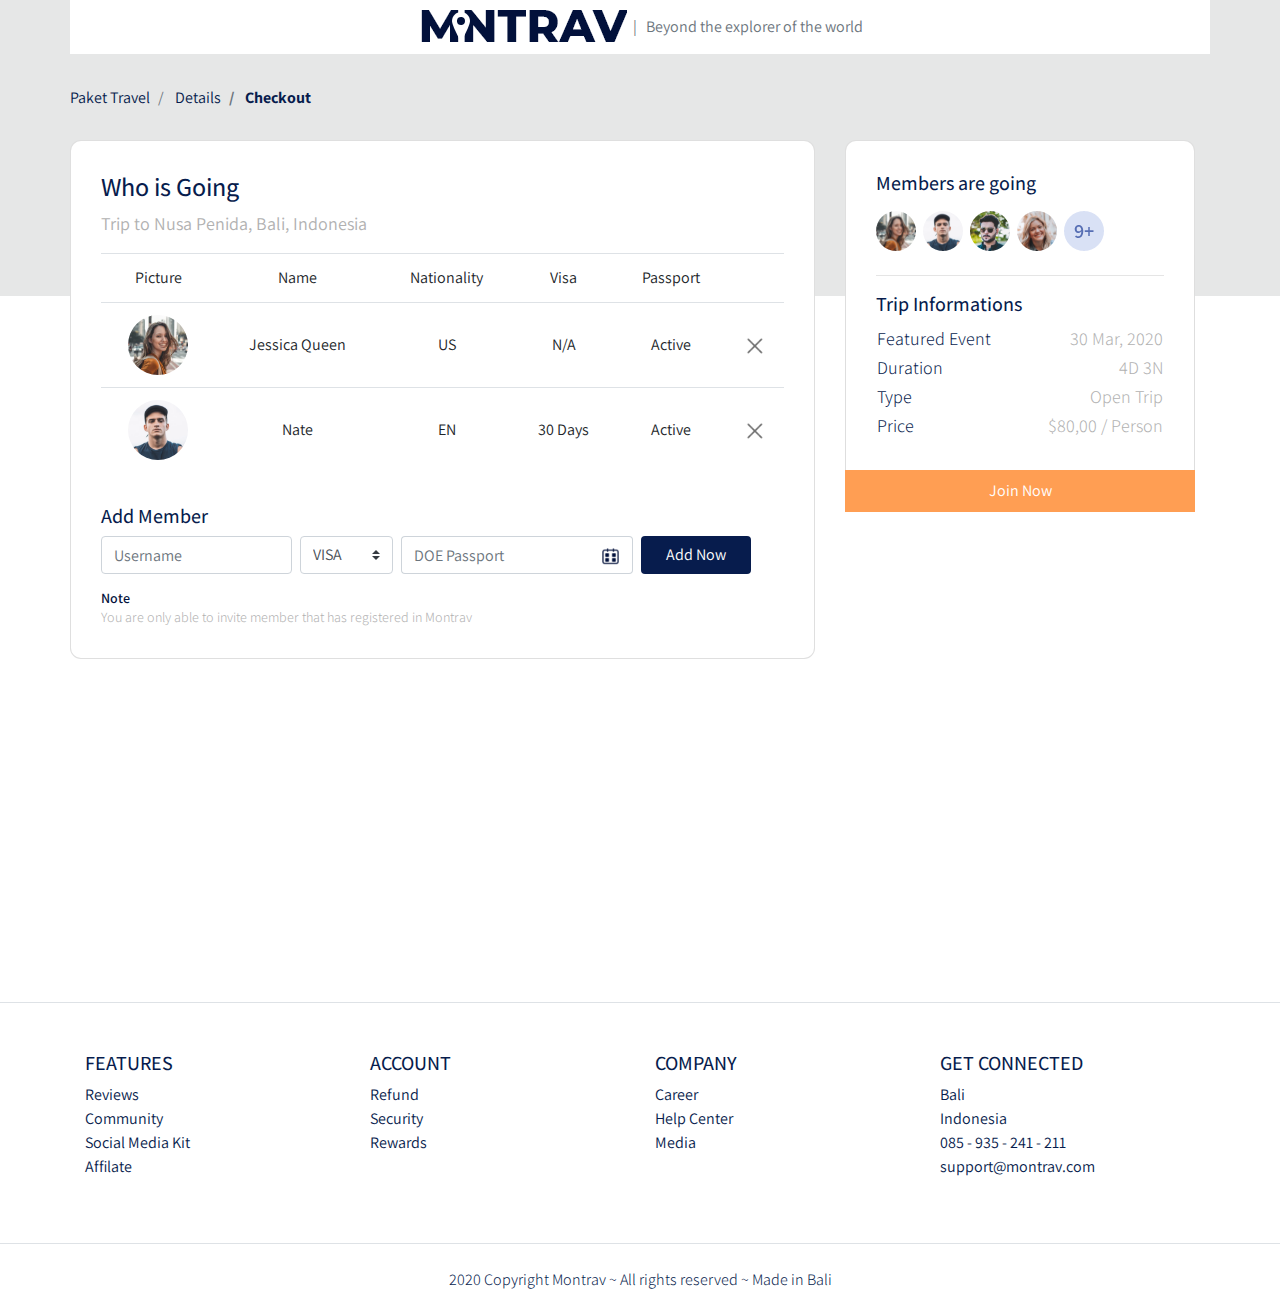
==== checkout.html @ d1bd7b48 "Membuat kerangka page checkout & stylenya" ====
<!DOCTYPE html>
<html lang="en">
  <head>
    <meta charset="utf-8" />
    <meta
      name="viewport"
      content="width=device-width, initial-scale=1, shrink-to-fit=no"
    />
    <link
      rel="stylesheet"
      href="frontend/libraries/bootstrap/css/bootstrap.css"
    />
    <link rel="stylesheet" href="frontend/libraries/xZoom/xzoom.css" />
    <link rel="stylesheet" href="frontend/libraries/gijgo/css/gijgo.min.css" />
    <link
      href="https://fonts.googleapis.com/css?family=Assistant:300,400,600,700,800|Playfair+Display:400,700,800,900&display=swap"
      rel="stylesheet"
    />
    <link rel="stylesheet" href="frontend/styles/main.css" />
    <title>Montrav</title>
  </head>

  <body class="details">
    <!-- Navbar -->
    <div class="section-navbar">
      <div class="container">
        <nav class="row navbar navbar-expand-lg navbar-light bg-white">
          <div class="navbar-nav ml-auto mr-auto mr-sm-auto mr-lg-0 mr-md-auto">
            <a href="index.html" class="navabr-brand">
              <img src="frontend/images/ic_logo.png" alt="" />
            </a>
          </div>
          <ul class="navbar-nav mr-auto d-none d-lg-block">
            <li>
              <span class="text-muted">
                &nbsp; | &nbsp; Beyond the explorer of the world
              </span>
            </li>
          </ul>
        </nav>
      </div>
    </div>

    <main>
      <section class="section-details-header"></section>
      <section class="section-details-content">
        <div class="container">
          <div class="row">
            <div class="col p-0">
              <nav>
                <ol class="breadcrumb">
                  <li class="breadcrumb-item">
                    Paket Travel
                  </li>
                  <li class="breadcrumb-item">
                    Details
                  </li>
                  <li class="breadcrumb-item active">
                    Checkout
                  </li>
                </ol>
              </nav>
            </div>
          </div>
          <div class="row">
            <div class="col-lg-8 pl-lg-0">
              <div class="card card-details">
                <h1>Who is Going</h1>
                <p>Trip to Nusa Penida, Bali, Indonesia</p>
                <div class="attendee">
                  <table class="table table-responsive-sm text-center">
                    <thead>
                      <tr>
                        <td>Picture</td>
                        <td>Name</td>
                        <td>Nationality</td>
                        <td>Visa</td>
                        <td>Passport</td>
                        <td></td>
                      </tr>
                    </thead>
                    <tbody>
                      <tr>
                        <td>
                          <img
                            src="frontend/images/avatar-1.png"
                            height="60px"
                          />
                        </td>
                        <td class="align-middle">Jessica Queen</td>
                        <td class="align-middle">US</td>
                        <td class="align-middle">N/A</td>
                        <td class="align-middle">Active</td>
                        <td class="align-middle">
                          <img src="frontend/images/ic_remove.png" alt="" />
                        </td>
                      </tr>
                      <tr>
                        <td>
                          <img
                            src="frontend/images/avatar-2.png"
                            height="60px"
                          />
                        </td>
                        <td class="align-middle">Nate</td>
                        <td class="align-middle">EN</td>
                        <td class="align-middle">30 Days</td>
                        <td class="align-middle">Active</td>
                        <td class="align-middle">
                          <img src="frontend/images/ic_remove.png" alt="" />
                        </td>
                      </tr>
                    </tbody>
                  </table>
                </div>
                <div class="member mt-3">
                  <h2>Add Member</h2>
                  <form action="" class="form-inline">
                    <label for="inputUsername" class="sr-only">Name</label>
                    <input
                      type="text"
                      name="inputUsername"
                      class="form-control mb-2 mr-sm-2"
                      id="inputUsername"
                      placeholder="Username"
                    />
                    <label for="inputVisa" class="sr-only">Visa</label>
                    <select
                      name="inputVisa"
                      id="inputVisa"
                      class="custom-select mb-2 mr-sm-2"
                    >
                      <option value="VISA" selected>VISA</option>
                      <option value="30 Days">30 Days</option>
                      <option value="N/A">N/A</option>
                    </select>

                    <label for="doePassport" class="sr-only"
                      >DOE Passport</label
                    >
                    <div class="input-group mb-2 mr-sm-2">
                      <input
                        type="text"
                        class="form-control datepicker"
                        id="doePassport"
                        placeholder="DOE Passport"
                      />
                    </div>

                    <button type="submit" class="btn btn-add-now mb-2 px-4">
                      Add Now
                    </button>
                  </form>
                  <h3 class="mt-2 mb-0">Note</h3>
                  <p class="disclaimer mb-0">
                    You are only able to invite member that has registered in
                    Montrav
                  </p>
                </div>
              </div>
            </div>
            <div class="col-lg-4">
              <div class="card card-details card-right">
                <h2>Members are going</h2>
                <div class="members my-2">
                  <img
                    src="/frontend/images/member-1.png"
                    alt=""
                    class="member-img mr-1"
                  />
                  <img
                    src="/frontend/images/member-2.png"
                    alt=""
                    class="member-img mr-1"
                  />
                  <img
                    src="/frontend/images/member-3.png"
                    alt=""
                    class="member-img mr-1"
                  />
                  <img
                    src="/frontend/images/member-4.png"
                    alt=""
                    class="member-img mr-1"
                  />
                  <img
                    src="/frontend/images/member++.png"
                    alt=""
                    class="member-img mr-1"
                  />
                </div>
                <hr />
                <h2>Trip Informations</h2>
                <table class="trip-informations">
                  <tr>
                    <th width="50%">Featured Event</th>
                    <td width="50%" class="text-right">
                      30 Mar, 2020
                    </td>
                  </tr>
                  <tr>
                    <th width="50%">Duration</th>
                    <td width="50%" class="text-right">
                      4D 3N
                    </td>
                  </tr>
                  <tr>
                    <th width="50%">Type</th>
                    <td width="50%" class="text-right">
                      Open Trip
                    </td>
                  </tr>
                  <tr>
                    <th width="50%">Price</th>
                    <td width="50%" class="text-right">
                      $80,00 / Person
                    </td>
                  </tr>
                </table>
              </div>
              <div class="join-container">
                <a href="#" class="btn btn-block btn-join-now mt-3 py-2">
                  Join Now
                </a>
              </div>
            </div>
          </div>
        </div>
      </section>
    </main>

    <!-- Footer -->
    <footer class="section-footer mt-3 mb-4 border-top">
      <div class="container pt-5 pb-5">
        <div class="row justify-content-center">
          <div class="col-12">
            <div class="row">
              <div class="col-12 col-lg-3">
                <h5>FEATURES</h5>
                <ul class="list-unstyled">
                  <li><a href="">Reviews</a></li>
                  <li><a href="">Community</a></li>
                  <li><a href="">Social Media Kit</a></li>
                  <li><a href="">Affilate</a></li>
                </ul>
              </div>
              <div class="col-12 col-lg-3">
                <h5>ACCOUNT</h5>
                <ul class="list-unstyled">
                  <li><a href="">Refund</a></li>
                  <li><a href="">Security</a></li>
                  <li><a href="">Rewards</a></li>
                </ul>
              </div>
              <div class="col-12 col-lg-3">
                <h5>COMPANY</h5>
                <ul class="list-unstyled">
                  <li><a href="">Career</a></li>
                  <li><a href="">Help Center</a></li>
                  <li><a href="">Media</a></li>
                </ul>
              </div>
              <div class="col-12 col-lg-3">
                <h5>GET CONNECTED</h5>
                <ul class="list-unstyled">
                  <li><a href="">Bali</a></li>
                  <li><a href="">Indonesia</a></li>
                  <li><a href="">085 - 935 - 241 - 211</a></li>
                  <li><a href="">support@montrav.com</a></li>
                </ul>
              </div>
            </div>
          </div>
        </div>
      </div>
      <div class="container-fluid">
        <div
          class="row border-top justify-content-center align-items-center pt-4"
        >
          <div class="col-auto copyright">
            2020 Copyright Montrav ~ All rights reserved ~ Made in Bali
          </div>
        </div>
      </div>
    </footer>

    <script src="frontend/libraries/bootstrap/js/jquery-3.4.1.min.js"></script>
    <script src="https://cdn.jsdelivr.net/npm/popper.js@1.16.0/dist/umd/popper.min.js"></script>
    <script src="frontend/libraries/bootstrap/js/bootstrap.js"></script>
    <script src="frontend/libraries/retina/retina.min.js"></script>
    <script src="frontend/libraries/xZoom/xzoom.min.js"></script>
    <script src="frontend/libraries/gijgo/js/gijgo.min.js"></script>
    <script>
      $(document).ready(function() {
        $(".xzoom, .xzoom-gallery").xzoom({
          zoomWidth: 300,
          title: false,
          tint: "#333",
          xoffset: 15
        });

        $(".datepicker").datepicker({
          uiLibrary: "bootstrap4",
          icons: {
            rightIcon: '<img src="frontend/images/Icon_doe.png">'
          }
        });
      });
    </script>
  </body>
</html>
---- frontend/libraries/xZoom/xzoom.css ----
/* Compatibility styles for frameworks like bootstrap, foundation e.t.c */
.xzoom-source img, .xzoom-preview img, .xzoom-lens img {
  display: block;
  max-width: none;
  max-height: none;
  -webkit-transition: none;
  -moz-transition: none;
  -o-transition: none;
  transition: none;
}
/* --------------- */

/* xZoom Styles below */
.xzoom-container { 
  display: inline-block;
}

.xzoom-thumbs {
  text-align: center;
  margin-bottom: 10px;
}

.xzoom { 
  -webkit-box-shadow: 0px 0px 5px 0px rgba(0,0,0,0.5);
  -moz-box-shadow: 0px 0px 5px 0px rgba(0,0,0,0.5);
  box-shadow: 0px 0px 5px 0px rgba(0,0,0,0.5);  
}
.xzoom2, .xzoom3, .xzoom4, .xzoom5 {
  -webkit-box-shadow: 0px 0px 5px 0px rgba(0,0,0,0.5);
  -moz-box-shadow: 0px 0px 5px 0px rgba(0,0,0,0.5);
  box-shadow: 0px 0px 5px 0px rgba(0,0,0,0.5);
}

/* Thumbs */
.xzoom-gallery, .xzoom-gallery2, .xzoom-gallery3, .xzoom-gallery4, .xzoom-gallery5 {
  border: 1px solid #cecece;
  margin-left: 5px;
  margin-bottom: 10px;
}

.xzoom-source, .xzoom-hidden {
  display: block;
  position: static;
  float: none;
  clear: both;
}

/* Everything out of border is hidden */
.xzoom-hidden {
  overflow: hidden;
}

/* Preview */
.xzoom-preview {
  border: 1px solid #888;
  background: #2f4f4f;
  box-shadow: -0px -0px 10px rgba(0,0,0,0.50);
}

/* Lens */
.xzoom-lens {
  border: 1px solid #555;
  box-shadow: -0px -0px 10px rgba(0,0,0,0.50);
  cursor: crosshair;
}

/* Loading */
.xzoom-loading {
  background-position: center center;
  background-repeat: no-repeat;
  border-radius: 100%;
  opacity: .7;
  background: url(../images/xloading.gif);
  width: 48px;
  height: 48px;
}

/* Additional class that applied to thumb when it is active */
.xactive {
  -webkit-box-shadow: 0px 0px 3px 0px rgba(74,169,210,1);
  -moz-box-shadow: 0px 0px 3px 0px rgba(74,169,210,1);
  box-shadow: 0px 0px 3px 0px rgba(74,169,210,1); 
  border: 1px solid #4aaad2;
}

/* Caption */
.xzoom-caption {
  position: absolute;
  bottom: -43px;
  left: 0;
  background: #000;
  width: 100%;
  text-align: left;
}

.xzoom-caption span {
  color: #fff;
  font-family: Arial, sans-serif;
  display: block;
  font-size: 0.75em;
  font-weight: bold;
  padding: 10px;
}
---- frontend/libraries/gijgo/css/gijgo.min.css ----
.gj-button-md,.gj-text-align-center{text-align:center}.gj-button-md,.gj-modal{overflow:hidden;outline:0}.gj-button-md,.gj-button-md-group{position:relative;vertical-align:middle}.gj-button,.gj-button-md,.gj-cursor-pointer{cursor:pointer}.gj-button{background-color:#f5f5f5;border:1px solid #ddd;color:#000;border-radius:3px;padding:6px 10px}.gj-unselectable{-webkit-touch-callout:none;-webkit-user-select:none;-khtml-user-select:none;-moz-user-select:none;-ms-user-select:none;user-select:none}.gj-row{display:-webkit-box;display:-ms-flexbox;display:flex;-ms-flex-wrap:wrap;flex-wrap:wrap}.gj-margin-left-5{margin-left:5px}.gj-margin-left-10{margin-left:10px}.gj-width-full{width:100%}.gj-font-size-16{font-size:16px}.gj-hidden{display:none}.gj-button-md{background:0 0;border:none;border-radius:2px;color:rgba(0,0,0,.87);height:36px;margin:0;min-width:64px;padding:0 16px;display:inline-block;font-family:Roboto,Helvetica,Arial,sans-serif;font-size:1rem;font-weight:500;text-transform:uppercase;letter-spacing:0;will-change:box-shadow;transition:box-shadow .2s cubic-bezier(.4,0,1,1),background-color .2s cubic-bezier(.4,0,.2,1),color .2s cubic-bezier(.4,0,.2,1);text-decoration:none;line-height:36px;-webkit-user-select:none;-moz-user-select:none;-ms-user-select:none;user-select:none}.gj-button-md:hover{background-color:rgba(158,158,158,.2)}.gj-button-md:disabled{color:rgba(0,0,0,.26);background:0 0}.gj-button-md .gj-icon,.gj-button-md .material-icons{vertical-align:middle}.gj-button-md.gj-button-md-icon{width:24px;height:31px;min-width:24px;padding:0;display:table}ul.gj-list-bootstrap li [data-role=image],ul.gj-list-md li [data-role=checkbox],ul.gj-list-md li [data-role=image]{height:24px;width:24px}.gj-button-md.gj-button-md-icon .gj-icon,.gj-button-md.gj-button-md-icon .material-icons{display:table-cell;margin-right:0;width:24px;height:24px}.gj-button-md.active{background-color:rgba(158,158,158,.4)}.gj-button-md-group{display:inline-block}.gj-textbox-md{border:none;border-bottom:1px solid rgba(0,0,0,.42);display:block;font-family:Helvetica,Arial,sans-serif;font-size:16px;line-height:16px;padding:4px 0;margin:0;width:100%;background:0 0;text-align:left;color:rgba(0,0,0,.87)}.gj-textbox-md:active,.gj-textbox-md:focus{border-bottom:2px solid rgba(0,0,0,.42);outline:0}.gj-textbox-md::placeholder{color:#8e8e8e}.gj-textbox-md:-ms-input-placeholder{color:#8e8e8e}.gj-textbox-md::-ms-input-placeholder{color:#8e8e8e}.gj-md-spacer-24{min-width:24px;width:24px;display:inline-block}.gj-md-spacer-32{min-width:32px;width:32px;display:inline-block}.gj-modal{position:fixed;top:0;right:0;bottom:0;left:0;z-index:1203;display:none;-webkit-overflow-scrolling:touch;background-color:rgba(0,0,0,.54118);transition:.2s ease opacity;will-change:opacity}ul.gj-list li [data-role=wrapper]{display:table;width:100%}ul.gj-list li [data-role=checkbox],ul.gj-list li [data-role=image]{display:table-cell;vertical-align:middle;text-align:center}ul.gj-list li [data-role=display]{display:table-cell;vertical-align:middle;cursor:pointer}ul.gj-list li [data-role=display]:empty:before{content:"\200b"}ul.gj-list-bootstrap{padding-left:0;margin-bottom:0}ul.gj-list-bootstrap li{padding:0}ul.gj-list-bootstrap li [data-role=wrapper]{padding:0 10px}ul.gj-list-bootstrap li [data-role=checkbox]{width:24px;padding:3px}ul.gj-list-bootstrap li [data-role=display]{padding:8px 0 8px 4px}.list-group-item.active ul li,.list-group-item.active:focus ul li,.list-group-item.active:hover ul li{text-shadow:none;color:initial}ul.gj-list-md{padding:0;list-style:none;line-height:24px;letter-spacing:0;color:#616161}.gj-picker-md,ul.gj-list-md li{font-family:Roboto,Helvetica,Arial,sans-serif;font-size:16px;font-weight:400;letter-spacing:.04em;line-height:1}ul.gj-list-md li{display:list-item;list-style-type:none;padding:0;min-height:unset;box-sizing:border-box;align-items:center;cursor:default;overflow:hidden;-webkit-flex-direction:row;-ms-flex-direction:row;flex-direction:row;-webkit-flex-wrap:nowrap;-ms-flex-wrap:nowrap;flex-wrap:nowrap}ul.gj-list-md li [data-role=display]{padding:8px 0 8px 5px;order:0;flex-grow:2;text-decoration:none;box-sizing:border-box;align-items:center;text-align:left;color:rgba(0,0,0,.87)}ul.gj-list-md li.disabled>[data-role=wrapper]>[data-role=display]{color:#9E9E9E}.gj-list-md-active{background:#e0e0e0;color:#3f51b5}.gj-picker{position:absolute;z-index:1203;background-color:#fff}.gj-picker .selected{color:#fff}.gj-picker-md{color:rgba(0,0,0,.87);border:1px solid #E0E0E0}.gj-modal .gj-picker-md{border:0}.gj-picker-md [role=header]{color:rgba(255,255,255,.54);display:flex;background:#2196f3;align-items:baseline;user-select:none;justify-content:center}.gj-picker-md [role=footer]{float:right;padding:10px}.gj-picker-md [role=footer] button.gj-button-md{color:#2196f3;font-weight:700;font-size:13px}.gj-picker-bootstrap{border:1px solid #E0E0E0}.gj-picker-bootstrap .selected{color:#888}.gj-picker-bootstrap [role=header]{background:#eee;color:#AAA}@font-face{font-family:gijgo-material;src:url(../fonts/gijgo-material.eot?235541);src:url(../fonts/gijgo-material.eot?235541#iefix) format('embedded-opentype'),url(../fonts/gijgo-material.ttf?235541) format('truetype'),url(../fonts/gijgo-material.woff?235541) format('woff'),url(../fonts/gijgo-material.svg?235541#gijgo-material) format('svg');font-weight:400;font-style:normal}.gj-icon{font-family:gijgo-material!important;font-size:24px;speak:none;font-style:normal;font-weight:400;font-variant:normal;text-transform:none;line-height:1;letter-spacing:0;-webkit-font-feature-settings:"liga";-moz-font-feature-settings:"liga=1";-moz-font-feature-settings:"liga";-ms-font-feature-settings:"liga" 1;font-feature-settings:"liga";-webkit-font-variant-ligatures:discretionary-ligatures;font-variant-ligatures:discretionary-ligatures;-webkit-font-smoothing:antialiased;-moz-osx-font-smoothing:grayscale}.gj-icon.undo:before{content:"\e900"}.gj-icon.vertical-align-top:before{content:"\e901"}.gj-icon.vertical-align-center:before{content:"\e902"}.gj-icon.vertical-align-bottom:before{content:"\e903"}.gj-icon.arrow-dropup:before{content:"\e904"}.gj-icon.clock:before{content:"\e905"}.gj-icon.refresh:before{content:"\e906"}.gj-icon.last-page:before{content:"\e907"}.gj-icon.first-page:before{content:"\e908"}.gj-icon.cancel:before{content:"\e909"}.gj-icon.clear:before{content:"\e90a"}.gj-icon.check-circle:before{content:"\e90b"}.gj-icon.delete:before{content:"\e90c"}.gj-icon.arrow-upward:before{content:"\e90d"}.gj-icon.arrow-forward:before{content:"\e90e"}.gj-icon.arrow-downward:before{content:"\e90f"}.gj-icon.arrow-back:before{content:"\e910"}.gj-icon.list-numbered:before{content:"\e911"}.gj-icon.list-bulleted:before{content:"\e912"}.gj-icon.indent-increase:before{content:"\e913"}.gj-icon.indent-decrease:before{content:"\e914"}.gj-icon.redo:before{content:"\e915"}.gj-icon.align-right:before{content:"\e916"}.gj-icon.align-left:before{content:"\e917"}.gj-icon.align-justify:before{content:"\e918"}.gj-icon.align-center:before{content:"\e919"}.gj-icon.strikethrough:before{content:"\e91a"}.gj-icon.italic:before{content:"\e91b"}.gj-icon.underlined:before{content:"\e91c"}.gj-icon.bold:before{content:"\e91d"}.gj-icon.arrow-dropdown:before{content:"\e91e"}.gj-icon.done:before{content:"\e91f"}.gj-icon.pencil:before{content:"\e920"}.gj-icon.minus:before{content:"\e921"}.gj-icon.plus:before{content:"\e922"}.gj-icon.chevron-up:before{content:"\e923"}.gj-icon.chevron-right:before{content:"\e924"}.gj-icon.chevron-down:before{content:"\e925"}.gj-icon.chevron-left:before{content:"\e926"}.gj-icon.event:before{content:"\e927"}.gj-draggable{cursor:move}.gj-resizable-handle{position:absolute;font-size:.1px;display:block;-ms-touch-action:none;touch-action:none;z-index:1203}.gj-dialog-bootstrap [data-role=title],.gj-dialog-bootstrap4 [data-role=title]{display:inline}.gj-dialog-bootstrap,.gj-dialog-bootstrap4,.gj-dialog-md{z-index:1202;overflow:hidden}.gj-resizable-n{cursor:n-resize;height:7px;width:100%;top:-5px;left:0}.gj-resizable-e{cursor:e-resize;width:7px;right:-5px;top:0;height:100%}.gj-resizable-s{cursor:s-resize;height:7px;width:100%;bottom:-5px;left:0}.gj-resizable-w{cursor:w-resize;width:7px;left:-5px;top:0;height:100%}.gj-resizable-se{cursor:se-resize;width:12px;height:12px;right:1px;bottom:1px}.gj-resizable-sw{cursor:sw-resize;width:9px;height:9px;left:-5px;bottom:-5px}.gj-resizable-nw{cursor:nw-resize;width:9px;height:9px;left:-5px;top:-5px}.gj-resizable-ne{cursor:ne-resize;width:9px;height:9px;right:-5px;top:-5px}.gj-dialog-footer{position:absolute;bottom:0;width:100%;margin-top:0}.gj-dialog-scrollable [data-role=body]{overflow-x:hidden;overflow-y:scroll}.gj-dialog-bootstrap [data-role=close]{line-height:1.42857143}.gj-dialog-bootstrap4 [data-role=close]{line-height:1.5}.gj-dialog-md{background-color:#FFF;border:none;box-shadow:0 11px 15px -7px rgba(0,0,0,.2),0 24px 38px 3px rgba(0,0,0,.14),0 9px 46px 8px rgba(0,0,0,.12);box-sizing:border-box;position:relative;display:-webkit-box;display:-webkit-flex;display:-ms-flexbox;display:flex;-webkit-box-orient:vertical;-webkit-box-direction:normal;-webkit-flex-direction:column;-ms-flex-direction:column;flex-direction:column;-webkit-background-clip:padding-box;background-clip:padding-box;outline:0}.gj-dialog-md-header{padding:24px 24px 0;font-family:Roboto,Helvetica,Arial,sans-serif}.gj-dialog-md-title{margin:0;font-weight:400;display:inline;line-height:28px;font-size:20px}.gj-dialog-md-close{-webkit-appearance:none;padding:0;cursor:pointer;background:0 0;border:0;float:right;line-height:28px;font-size:28px}.gj-dialog-md-body{padding:20px 24px 24px;color:rgba(0,0,0,.54);font-family:Helvetica,Arial,sans-serif;font-size:14px;font-weight:400;line-height:20px}.gj-dialog-md-footer{padding:8px 8px 8px 24px;display:-webkit-flex;display:-ms-flexbox;display:flex;-webkit-flex-direction:row-reverse;-ms-flex-direction:row-reverse;flex-direction:row-reverse;-webkit-flex-wrap:wrap;-ms-flex-wrap:wrap;flex-wrap:wrap;box-sizing:border-box}.gj-dialog-md-footer>:first-child{margin-right:0}.gj-dialog-md-footer>*{margin-right:8px;height:36px}DIV.gj-grid-wrapper{margin:auto;position:relative;clear:both;z-index:1}TABLE.gj-grid{margin:auto;border-collapse:collapse;width:100%;table-layout:fixed}TABLE.gj-grid THEAD TH [data-role=selectAll]{margin:auto}table.gj-grid-bootstrap thead th [data-role=sorticon],table.gj-grid-md thead th [data-role=sorticon]{margin-left:5px}TABLE.gj-grid THEAD TH [data-role=title],TABLE.gj-grid THEAD TH [data-role=sorticon]{display:inline-block}TABLE.gj-grid THEAD TH{overflow:hidden;text-overflow:ellipsis}TABLE.gj-grid.autogrow-header-row THEAD TH{overflow:auto;text-overflow:initial;white-space:pre-wrap;-ms-word-break:break-word;word-break:break-word}TABLE.gj-grid>tbody>tr>td{overflow:hidden;position:relative}table.gj-grid tbody div[data-role=display]{vertical-align:middle;text-indent:0;white-space:pre-wrap;-ms-word-break:break-word;word-break:break-word}table.gj-grid.fixed-body-rows tbody div[data-role=display]{overflow:hidden;text-overflow:ellipsis;white-space:nowrap;-ms-word-break:initial;word-break:initial}table.gj-grid tfoot DIV[data-role=display]{vertical-align:middle;text-indent:0;display:flex}TABLE.gj-grid .fa{padding:2px}TABLE.gj-grid>tbody>tr>td>div{padding:2px;overflow:hidden}DIV.gj-grid-wrapper DIV.gj-grid-loading-cover{background:#BBB;opacity:.5;position:absolute;vertical-align:middle}DIV.gj-grid-wrapper DIV.gj-grid-loading-text{position:absolute;font-weight:700}table.gj-grid-bootstrap thead th{background-color:#f5f5f5;vertical-align:middle}table.gj-grid-bootstrap thead th [data-role=sorticon] i.gj-icon,table.gj-grid-bootstrap thead th [data-role=sorticon] i.material-icons{position:absolute;font-size:20px;top:15px}table.gj-grid-bootstrap tbody tr td div[data-role=display]{padding:0}.gj-grid-bootstrap-4 .gj-checkbox-bootstrap{display:inline-block;padding-top:2px}.gj-grid-bootstrap-4 tbody tr.active{background-color:rgba(0,0,0,.075)}.gj-grid-md{position:relative;border:1px solid #e0e0e0;border-collapse:collapse;white-space:nowrap;font-size:13px;font-family:Roboto,Helvetica,Arial,sans-serif;background-color:#fff}.gj-grid-md td:first-of-type,.gj-grid-md th:first-of-type{padding-left:24px}.gj-grid-md td,.gj-grid-md th{padding:12px 18px;position:relative;box-sizing:border-box}.gj-grid-md th{vertical-align:bottom;font-weight:700;line-height:31px;letter-spacing:0;height:56px;font-size:12px;color:rgba(0,0,0,.54);text-align:right}.gj-grid-md td{height:48px;border-top:1px solid #e0e0e0;border-bottom:1px solid #e0e0e0;text-align:left;color:rgba(0,0,0,.87)}.gj-grid-bootstrap tbody tr.gj-grid-top-border td,.gj-grid-md tbody tr.gj-grid-top-border td{border-top:2px solid #777}.gj-grid-bootstrap tbody tr.gj-grid-bottom-border td,.gj-grid-md tbody tr.gj-grid-bottom-border td{border-bottom:2px solid #777}.gj-grid-md tbody tr{position:relative;height:48px;transition-duration:.28s;transition-timing-function:cubic-bezier(.4,0,.2,1);transition-property:background-color}.gj-grid-md tbody tr:hover{background-color:#EEE}.gj-grid-md tbody tr.gj-grid-md-select{background-color:#F5F5F5}table.gj-grid-md thead th [data-role=sorticon] i.gj-icon,table.gj-grid-md thead th [data-role=sorticon] i.material-icons{position:absolute;font-size:16px;top:19px}table.gj-grid-md thead th.gj-grid-select-all{padding-bottom:3px}@media only all{td.display-1120,td.display-320,td.display-480,td.display-640,td.display-800,td.display-960,th.display-1120,th.display-320,th.display-480,th.display-640,th.display-800,th.display-960{display:none}}@media screen and (min-width:20em){TABLE.gj-grid-bootstrap td.display-320,TABLE.gj-grid-bootstrap th.display-320{display:table-cell}}@media screen and (min-width:30em){TABLE.gj-grid-bootstrap td.display-480,TABLE.gj-grid-bootstrap th.display-480{display:table-cell}}@media screen and (min-width:40em){TABLE.gj-grid-bootstrap td.display-640,TABLE.gj-grid-bootstrap th.display-640{display:table-cell}}@media screen and (min-width:50em){TABLE.gj-grid-bootstrap td.display-800,TABLE.gj-grid-bootstrap th.display-800{display:table-cell}}@media screen and (min-width:60em){TABLE.gj-grid-bootstrap td.display-960,TABLE.gj-grid-bootstrap th.display-960{display:table-cell}}@media screen and (min-width:70em){TABLE.gj-grid-bootstrap td.display-1120,TABLE.gj-grid-bootstrap th.display-1120{display:table-cell}}.gj-grid-md tfoot tr th{padding-right:14px}.gj-grid-md tfoot tr[data-role=pager] .gj-grid-mdl-pager-label{padding-left:5px;padding-right:5px}.gj-grid-md tfoot tr[data-role=pager] .gj-dropdown-md{margin-left:12px}.gj-grid-md tfoot tr[data-role=pager] .gj-dropdown-md [role=presenter]{font-size:12px;font-weight:700;color:rgba(0,0,0,.54)}.gj-grid-md tfoot tr[data-role=pager] .gj-dropdown-md [role=presenter] [role=display]{text-align:right}.gj-grid-md tfoot tr[data-role=pager] .gj-grid-md-limit-select{margin-left:10px;font-size:12px;font-weight:700;color:rgba(0,0,0,.54)}.gj-grid-bootstrap tfoot tr[data-role=pager] th{line-height:30px;background-color:#f5f5f5}.gj-grid-bootstrap tfoot tr[data-role=pager] th>div>button,.gj-grid-bootstrap tfoot tr[data-role=pager] th>div>div{margin-right:5px}.gj-grid-bootstrap-4 tfoot tr[data-role=pager] th>div button{height:34px}.gj-grid-bootstrap-4 tfoot tr[data-role=pager] th div .gj-dropdown-bootstrap-4 .gj-dropdown-expander-mi .gj-icon{top:5px}.gj-grid-bootstrap-3 tfoot tr[data-role=pager] th>div>input{margin-right:5px;width:40px;text-align:right;display:inline-block;font-weight:700}.gj-grid-bootstrap-4 tfoot tr[data-role=pager] th>div>div.input-group{width:40px}.gj-grid-bootstrap-4 tfoot tr[data-role=pager] th>div>div.input-group input{text-align:right;font-weight:700;height:34px;padding-top:2px;padding-bottom:6px}.gj-grid-bootstrap tfoot tr[data-role=pager] th>div>select{display:inline-block;margin-right:5px;width:60px}.gj-grid-bootstrap tfoot tr[data-role=pager] th .gj-dropdown-bootstrap .gj-list-bootstrap [data-role=display]{line-height:14px}.gj-grid-bootstrap tfoot tr[data-role=pager] th .gj-dropdown-bootstrap [role=presenter] [role=display]{font-weight:700}.gj-grid-bootstrap tfoot tr[data-role=pager] th .gj-dropdown-bootstrap-3 [role=presenter]{padding:2px 8px}.gj-grid-bootstrap tfoot tr[data-role=pager] th .gj-dropdown-bootstrap-4 [role=presenter]{padding:1px 8px}.gj-grid thead tr th div.gj-grid-column-resizer-wrapper{position:relative;width:100%;height:0;top:0;left:0;padding:0}span.gj-grid-column-resizer{position:absolute;right:0;width:10px;top:-100px;height:300px;z-index:1203;cursor:e-resize}.gj-grid-resize-cursor{cursor:e-resize}.gj-grid-md tbody tr td.gj-grid-left-border,.gj-grid-md thead tr th.gj-grid-left-border{border-left:3px solid #777}.gj-grid-md tbody tr td.gj-grid-right-border,.gj-grid-md thead tr th.gj-grid-right-border{border-right:3px solid #777}.gj-grid-bootstrap tbody tr td.gj-grid-left-border,.gj-grid-bootstrap thead tr th.gj-grid-left-border{border-left:5px solid #ddd}.gj-grid-bootstrap tbody tr td.gj-grid-right-border,.gj-grid-bootstrap thead tr th.gj-grid-right-border{border-right:5px solid #ddd}.gj-dirty{position:absolute;top:0;left:0;border-style:solid;border-width:3px;border-color:red transparent transparent red;padding:0;overflow:hidden;vertical-align:top}.gj-grid-md tbody tr td.gj-grid-management-column{padding:3px}.gj-grid-md tbody tr td[data-mode=edit]{padding:0 18px}.gj-grid-bootstrap tbody tr td[data-mode=edit],.gj-grid-bootstrap tbody tr td[data-mode=edit] [data-role=edit],.gj-grid-md tbody .gj-dropdown-md [role=presenter] [role=display]{padding:0}.gj-grid-bootstrap-3 tbody tr td.gj-grid-management-column{padding:3px}.gj-grid-bootstrap-3 tbody tr td[data-mode=edit]{height:38px}.gj-grid-bootstrap-3 tbody tr td[data-mode=edit] [data-role=edit] input[type=text]{height:37px;padding:8px}.gj-grid-bootstrap-3 tbody tr td[data-mode=edit] .gj-dropdown-bootstrap [role=presenter]{border:0;border-radius:0;height:37px;padding-left:8px}.gj-grid-bootstrap-3 tbody tr td[data-mode=edit] .gj-datepicker-bootstrap{height:37px}.gj-grid-bootstrap-3 tbody tr td[data-mode=edit] .gj-datepicker-bootstrap [role=input]{height:37px;border:0;border-radius:0}.gj-grid-bootstrap-3 tbody tr td[data-mode=edit] .gj-datepicker-bootstrap [role=right-icon]{border:0;border-radius:0}.gj-grid-bootstrap-3 tbody tr td[data-mode=edit] .gj-checkbox-bootstrap{display:inline-block;padding-top:10px;height:32px}.gj-grid-bootstrap-4 tbody tr td.gj-grid-management-column{padding:6px}.gj-grid-bootstrap-4 tbody tr td[data-mode=edit] [data-role=edit] input[type=text]{height:48px;padding-left:12px}.gj-grid-bootstrap-4 tbody tr td[data-mode=edit] .gj-dropdown-bootstrap [role=presenter]{border:0;border-radius:0;height:48px;padding-left:12px;font-family:-apple-system,system-ui,BlinkMacSystemFont,"Segoe UI",Roboto,"Helvetica Neue",Arial,sans-serif}.gj-grid-bootstrap-4 tbody tr td[data-mode=edit] .gj-dropdown-bootstrap-4 [role=expander].gj-dropdown-expander-mi .gj-icon,.gj-grid-bootstrap-4 tbody tr td[data-mode=edit] .gj-dropdown-bootstrap-4 [role=expander].gj-dropdown-expander-mi .material-icons{top:13px}.gj-grid-bootstrap-4 tbody tr td[data-mode=edit] .gj-datepicker-bootstrap{height:48px}.gj-grid-bootstrap-4 tbody tr td[data-mode=edit] .gj-datepicker-bootstrap [role=input]{height:48px;border:0;border-radius:0}.gj-grid-bootstrap-4 tbody tr td[data-mode=edit] .gj-datepicker-bootstrap [role=right-icon]{background-color:#fff}.gj-grid-bootstrap-4 tbody tr td[data-mode=edit] .gj-datepicker-bootstrap [role=right-icon] button{border:0;border-radius:0;width:43px;position:relative}.gj-grid-bootstrap-4 tbody tr td[data-mode=edit] .gj-datepicker-bootstrap [role=right-icon] .gj-icon,.gj-grid-bootstrap-4 tbody tr td[data-mode=edit] .gj-datepicker-bootstrap [role=right-icon] .material-icons{top:13px;left:10px;font-size:24px}.gj-grid-bootstrap-4 tbody tr td[data-mode=edit] .gj-checkbox-bootstrap{display:inline-block;padding-top:15px;height:42px}.gj-grid-md thead tr[data-role=filter] th{border-top:1px solid #e0e0e0}div.gj-grid-wrapper div.gj-grid-bootstrap-toolbar{background-color:#f5f5f5;padding:8px;font-weight:700;border:1px solid #ddd}div.gj-grid-wrapper div.gj-grid-bootstrap-4-toolbar{background-color:#f5f5f5;padding:12px;font-weight:700;border:1px solid #ddd}div.gj-grid-wrapper div.gj-grid-md-toolbar{font-weight:700;font-size:24px;font-family:Helvetica,Arial,sans-serif;background-color:#fff;border-top:1px solid #e0e0e0;border-left:1px solid #e0e0e0;border-right:1px solid #e0e0e0;border-bottom:0;border-collapse:collapse;padding:0 18px;line-height:56px}.gj-checkbox-bootstrap,.gj-checkbox-md{min-width:0;font-weight:400;text-align:center;position:relative}table.gj-grid-scrollable tbody{overflow-y:auto;overflow-x:hidden;display:block}table.gj-grid-md.gj-grid-scrollable{border-bottom:0}table.gj-grid-md.gj-grid-scrollable tbody{border-right:1px solid #e0e0e0;border-bottom:1px solid #e0e0e0}table.gj-grid-md.gj-grid-scrollable tfoot{border-bottom:1px solid #e0e0e0}table.gj-grid-bootstrap.gj-grid-scrollable{border-bottom:0}table.gj-grid-bootstrap.gj-grid-scrollable tbody{border-right:1px solid #ddd;border-bottom:1px solid #ddd}table.gj-grid-bootstrap.gj-grid-scrollable tbody tr[data-role=row]:first-child td{border-top:0}table.gj-grid-bootstrap.gj-grid-scrollable tbody tr[data-role=row] td:first-child{border-left:0}table.gj-grid-bootstrap.gj-grid-scrollable tbody tr[data-role=row] td:last-child{border-right:0}table.gj-grid-bootstrap.gj-grid-scrollable tfoot{border-bottom:1px solid #ddd}ul.gj-list li [data-role=spacer]{display:table-cell}ul.gj-list li [data-role=expander]{display:table-cell;vertical-align:middle;text-align:center;cursor:pointer}[data-type=tree] ul li [data-role=expander].gj-tree-font-awesome-expander,[data-type=tree] ul li [data-role=expander].gj-tree-glyphicons-expander,[data-type=tree] ul li [data-role=expander].gj-tree-material-icons-expander{width:24px}[data-type=tree] ul li [data-role=expander].gj-tree-glyphicons-expander .glyphicon{top:4px;height:24px}.gj-tree-bootstrap-3 ul.gj-list-bootstrap li{border:0;border-radius:0;color:#333}.gj-tree-bootstrap-3 ul.gj-list-bootstrap li.active{color:#fff}.gj-tree-bootstrap-3 ul.gj-list-bootstrap li.disabled{color:#777;background-color:#eee}.gj-tree-bootstrap-4 ul.gj-list-bootstrap li{border:0;border-radius:0;color:#212529}.gj-tree-bootstrap-4 ul.gj-list-bootstrap li.active{color:#fff}.gj-tree-bootstrap-4 ul.gj-list-bootstrap li.disabled{color:#868e96}.gj-tree-bootstrap-4 ul.gj-list-bootstrap li ul.gj-list-bootstrap{width:100%}.gj-tree-bootstrap-border ul.gj-list-bootstrap li{border:1px solid #ddd}.gj-tree-bootstrap-border ul.gj-list-bootstrap li ul.gj-list-bootstrap li{border-left:0;border-right:0}.gj-tree-bootstrap-border ul.gj-list-bootstrap li:first-child{border-top-left-radius:4px;border-top-right-radius:4px}.gj-tree-bootstrap-border ul.gj-list-bootstrap li:last-child{border-bottom-left-radius:4px;border-bottom-right-radius:4px}.gj-tree-bootstrap-border ul.gj-list-bootstrap li ul.gj-list-bootstrap li:first-child{border-top-left-radius:0;border-top-right-radius:0}.gj-tree-bootstrap-border ul.gj-list-bootstrap li ul.gj-list-bootstrap li:last-child{border-bottom:0;border-bottom-left-radius:0;border-bottom-right-radius:0}ul.gj-list-bootstrap li [data-role=expander].gj-tree-material-icons-expander{padding-top:8px;padding-bottom:4px}.gj-tree-drag-el,.gj-tree-drag-el li{padding:0;margin:0}ul.gj-list-bootstrap li [data-role=expander].gj-tree-material-icons-expander .gj-icon{width:24px;height:24px}ul.gj-list-md li.disabled>[data-role=wrapper]>[data-role=expander]{color:#9E9E9E}.gj-tree-md-border ul.gj-list-md li{border:1px solid #616161;margin-bottom:-1px}.gj-tree-md-border ul.gj-list-md li ul.gj-list-md li{border-left:0;border-right:0}.gj-tree-md-border ul.gj-list-md li ul.gj-list-md li:last-child{border-bottom:0}.gj-tree-drop-above{border-top:1px solid #000}.gj-tree-bootstrap-3 ul.gj-list-bootstrap li [data-role=wrapper].drop-above,.gj-tree-bootstrap-4 ul.gj-list-bootstrap li [data-role=wrapper].drop-above{border-top:2px solid #000}.gj-tree-drop-below{border-bottom:1px solid #000}.gj-tree-bootstrap-3 ul.gj-list-bootstrap li [data-role=wrapper].drop-below,.gj-tree-bootstrap-4 ul.gj-list-bootstrap li [data-role=wrapper].drop-below{border-bottom:2px solid #000}.gj-tree-drag-el{z-index:1203}.gj-tree-drag-el [data-role=wrapper]{cursor:move;display:table}.gj-tree-drag-el [data-role=indicator]{width:14px;padding:0 3px;display:table-cell;vertical-align:middle;text-align:center}.gj-tree-bootstrap-drag-el li.list-group-item{border:0;background:unset}.gj-tree-bootstrap-drag-el [data-role=indicator],.gj-tree-md-drag-el [data-role=indicator]{width:24px;height:24px;padding:0}.gj-checkbox-bootstrap{font-size:0;margin:0;width:18px;height:18px;display:inline}.gj-checkbox-bootstrap input[type=checkbox]{display:none;margin-bottom:-12px}.gj-checkbox-bootstrap span{background:#fff;display:block;content:" ";width:18px;height:18px;line-height:11px;font-size:11px;padding:2px;color:#555;border:1px solid #CCC;border-radius:3px;transition:box-shadow .2s linear,border-color .2s linear;cursor:pointer;margin:auto}.gj-checkbox-bootstrap input[type=checkbox]:focus+span:before{outline:0;box-shadow:0 0 0 0 #66afe9,0 0 6px rgba(102,175,233,.6);border-color:#66afe9}.gj-datepicker-bootstrap :active,.gj-datepicker-bootstrap :focus,.gj-timepicker-bootstrap :active,.gj-timepicker-bootstrap :focus{box-shadow:none}.gj-checkbox-bootstrap input[type=checkbox][disabled]+span{opacity:.6;cursor:not-allowed}.gj-checkbox-bootstrap.gj-checkbox-bootstrap-4 span{line-height:16px;padding:0}.gj-checkbox-bootstrap-4.gj-checkbox-material-icons input[type=checkbox]:checked+span:after,.gj-checkbox-bootstrap-4.gj-checkbox-material-icons input[type=checkbox]:indeterminate+span:after{font-size:16px}.gj-checkbox-md{font-size:0;margin:0;width:16px;height:16px}.gj-checkbox-md input[type=checkbox]{display:none;margin-bottom:-12px}.gj-checkbox-md span{display:inline-block;box-sizing:border-box;width:16px;height:16px;margin:0;cursor:pointer;overflow:hidden;border:2px solid #616161;border-radius:2px;z-index:2}.gj-checkbox-md input[type=checkbox]:checked+span{border:2px solid #536DFE}.gj-checkbox-md input[type=checkbox]:checked+span:after{color:#FFF;background-color:#536DFE;position:absolute;left:1px;top:-15px}.gj-checkbox-md input[type=checkbox]:indeterminate+span{border:2px solid #616161}.gj-checkbox-md input[type=checkbox]:indeterminate+span:after{color:#616161;position:absolute;left:1px;top:-15px}.gj-checkbox-md input[type=checkbox][disabled]+span{border:2px solid #9E9E9E}.gj-editor-md,.gj-editor-md [role=body]{border:1px solid rgba(158,158,158,.2)}.gj-checkbox-md input[type=checkbox][disabled]+span:after{background-color:#9E9E9E}.gj-checkbox-md input[type=checkbox][disabled]:indeterminate+span:after{color:#FFF}.gj-checkbox-material-icons input[type=checkbox]:checked+span:after{content:"\e91f";font-size:14px;font-weight:700;white-space:pre}.gj-checkbox-material-icons input[type=checkbox]:indeterminate+span:after{content:"\e921";font-size:14px;font-weight:700;white-space:pre}.gj-checkbox-glyphicons input[type=checkbox]:checked+span:after{display:inline-block;font-family:'Glyphicons Halflings';content:"\e013 "}.gj-checkbox-glyphicons input[type=checkbox]:indeterminate+span:after{display:inline-block;font-family:'Glyphicons Halflings';content:"\2212 ";padding-right:1px}.gj-checkbox-fontawesome .fa{font-size:14px}.gj-checkbox-bootstrap.gj-checkbox-fontawesome .fa{line-height:18px}.gj-checkbox-fontawesome input[type=checkbox]:checked+span:before{content:"\f00c "}.gj-checkbox-fontawesome input[type=checkbox]:indeterminate+span:before{content:"\f068 "}.gj-editor [role=body]{overflow:auto;outline:transparent solid 0;box-sizing:border-box}.gj-editor-md{padding:7px;font-family:Roboto,Helvetica,Arial,sans-serif;font-size:14px;font-weight:500;letter-spacing:0}.gj-editor-md [role=toolbar]{margin-bottom:7px}.gj-editor-md [role=toolbar] .gj-button-md{min-width:54px;margin-right:5px}.gj-editor-md [role=toolbar] .gj-button-md .gj-icon{width:24px;height:24px}.gj-editor-bootstrap,.gj-editor-bootstrap [role=body]{border:1px solid #eceeef}.gj-editor-md p{margin:0;padding:0}.gj-editor-md blockquote{font-size:14px}.gj-editor-bootstrap{padding:7px}.gj-editor-bootstrap [role=toolbar]{margin-bottom:7px}.gj-editor-bootstrap [role=toolbar] .btn-group{margin-right:10px}.gj-editor-bootstrap [role=toolbar] button{height:36px}.gj-editor-bootstrap p{margin:0;padding:0}.gj-editor-bootstrap blockquote{font-size:14px}.gj-datepicker-md,.gj-dropdown-md [role=presenter]{font-family:Roboto,Helvetica,Arial,sans-serif;font-size:16px;font-weight:400;letter-spacing:.04em}.gj-dropdown{position:relative;border-collapse:separate}.gj-dropdown [role=presenter]{display:table;cursor:pointer;outline:0;position:relative}.gj-dropdown [role=presenter] [role=display]{display:table-cell;text-align:left;width:100%}.gj-dropdown [role=presenter] [role=expander]{display:table-cell;vertical-align:middle;text-align:center;width:24px;height:24px}.gj-dropdown-md [role=presenter]{line-height:1;color:rgba(0,0,0,.87);padding:0;border:0;border-bottom:1px solid rgba(0,0,0,.42);background:0 0}.gj-dropdown-md [role=presenter]:active,.gj-dropdown-md [role=presenter]:focus{border-bottom:2px solid rgba(0,0,0,.42)}.gj-dropdown-md [role=presenter] [role=display]{padding:4px 0;line-height:18px}.gj-dropdown-md [role=presenter] [role=display] .placeholder{color:#8e8e8e}.gj-dropdown-list-md{position:absolute;top:0;left:0;background-color:#f5f5f5;color:#000;margin:0;z-index:1203}.gj-dropdown-list-md li.active,.gj-dropdown-list-md li:hover{background-color:#eee}.gj-dropdown-bootstrap [role=presenter] [role=display]{padding-right:5px}.gj-dropdown-bootstrap [role=presenter] [role=expander]{padding-left:5px}.gj-dropdown-bootstrap [role=presenter] [role=expander].gj-dropdown-expander-mi{width:24px}.gj-dropdown-bootstrap-3 [role=presenter] [role=display]{line-height:20px}.gj-dropdown-bootstrap-3 [role=presenter] [role=display] .placeholder{color:#9999b3}.gj-dropdown-bootstrap-3 [role=presenter] [role=expander]{width:20px;height:20px}.gj-dropdown-bootstrap-3 [role=presenter] [role=expander].gj-dropdown-expander-mi .gj-icon,.gj-dropdown-bootstrap-3 [role=presenter] [role=expander].gj-dropdown-expander-mi .material-icons{top:5px;right:10px;position:absolute}.gj-dropdown-bootstrap-4 [role=presenter]{border:1px solid #ced4da}.gj-dropdown-bootstrap-4 [role=presenter] [role=display]{line-height:24px}.gj-dropdown-bootstrap-4 [role=presenter] [role=expander].gj-dropdown-expander-mi .gj-icon,.gj-dropdown-bootstrap-4 [role=presenter] [role=expander].gj-dropdown-expander-mi .material-icons{top:7px;right:10px;position:absolute}.gj-dropdown-list-bootstrap{position:absolute;top:32px;left:0;margin:0;z-index:1203}.gj-datepicker [role=input]::-ms-clear{display:none}.gj-datepicker [role=right-icon]{cursor:pointer}.gj-picker div[role=navigator]{display:-webkit-box;display:-ms-flexbox;display:flex;-ms-flex-wrap:wrap;flex-wrap:wrap}.gj-picker div[role=navigator] div{cursor:pointer;position:relative;flex-basis:0;-webkit-box-flex:1;-ms-flex-positive:1;flex-grow:1;max-width:100%}.gj-datepicker-md{line-height:1;color:rgba(0,0,0,.87);position:relative}.gj-datepicker-md [role=right-icon]{position:absolute;right:0;top:0;font-size:24px}.gj-datepicker-md.small .gj-textbox-md{font-size:14px}.gj-datepicker-md.small .gj-icon{font-size:22px}.gj-datepicker-md.large .gj-textbox-md{font-size:18px}.gj-datepicker-md.large .gj-icon{font-size:28px}.gj-picker-md.datepicker [role=header]{padding:20px;display:block}.gj-picker-md.datepicker [role=header] [role=year]{font-size:17px;padding-bottom:5px;cursor:pointer}.gj-picker-md.datepicker [role=header] [role=date]{font-size:36px;cursor:pointer}.gj-picker-md div[role=navigator]{height:42px;line-height:42px}.gj-picker div[role=navigator] div[role=period]{width:100%;text-align:center;font-weight:700;font-size:15px}.gj-picker-md div[role=navigator] div:first-child,.gj-picker-md div[role=navigator] div:last-child{max-width:42px}.gj-picker-md div[role=navigator] div i.gj-icon,.gj-picker-md div[role=navigator] div i.material-icons{position:absolute;top:8px}.gj-picker-md div[role=navigator] div:first-child i.gj-icon,.gj-picker-md div[role=navigator] div:first-child i.material-icons{left:10px}.gj-picker-md div[role=navigator] div:last-child i.gj-icon,.gj-picker-md div[role=navigator] div:last-child i.material-icons{right:11px}.gj-picker-md table thead{color:#9E9E9E}.gj-picker-md table tr td div,.gj-picker-md table tr th div{display:block;width:40px;height:40px;line-height:40px;font-size:13px;text-align:center;vertical-align:middle}[type=year].gj-picker-md table tr td div,[type=decade].gj-picker-md table tr td div,[type=century].gj-picker-md table tr td div{width:73px;height:73px;line-height:73px;cursor:pointer}.gj-picker-md table tr td.gj-cursor-pointer div:hover{background:#EEE;border-radius:50%;color:rgba(0,0,0,.87)}.gj-picker-md table tr td.disabled div,.gj-picker-md table tr td.other-month div{color:#BDBDBD}.gj-picker-md table tr td.focused div{background:#E0E0E0;border-radius:50%}.gj-picker-md table tr td.today div{color:#1976D2}.gj-picker-md table tr td.selected.gj-cursor-pointer div{color:#FFF;background:#1976D2;border-radius:50%}.gj-picker-md table tr td.calendar-week div{font-weight:700}.gj-picker-bootstrap{border:1px solid rgba(0,0,0,.15);border-radius:4px;padding:4px}.gj-modal .gj-picker-bootstrap{padding:0}.gj-picker-bootstrap.datepicker [role=header]{padding:10px 20px;display:block}.gj-picker-bootstrap.datepicker [role=header] [role=year]{font-size:15px;cursor:pointer}.gj-picker-bootstrap [role=header] [role=date]{font-size:24px;cursor:pointer}.gj-modal .gj-picker-bootstrap.datepicker [role=body]{padding:15px}.gj-picker-bootstrap div[role=navigator]{height:30px;line-height:30px;text-align:center}.gj-picker-bootstrap div[role=navigator] div:first-child,.gj-picker-bootstrap div[role=navigator] div:last-child{max-width:30px}.gj-picker-bootstrap table tr td div,.gj-picker-bootstrap table tr th div{display:block;width:30px;height:30px;line-height:30px;text-align:center;vertical-align:middle}[type=year].gj-picker-bootstrap table tr td div,[type=decade].gj-picker-bootstrap table tr td div,[type=century].gj-picker-bootstrap table tr td div{width:53px;height:53px;line-height:53px;cursor:pointer}.gj-picker-bootstrap table tr th div i,.gj-picker-bootstrap table tr th div span{line-height:30px}.gj-picker-bootstrap div[role=navigator] .gj-icon,.gj-picker-bootstrap div[role=navigator] .material-icons{margin:3px}.gj-picker-bootstrap table tr td.focused div,.gj-picker-bootstrap table tr td.gj-cursor-pointer div:hover{background:#EEE;border-radius:4px;color:#212529}.gj-picker-bootstrap table tr td.today div{color:#204d74;font-weight:700}.gj-picker-bootstrap table tr td.selected.gj-cursor-pointer div{color:#fff;background-color:#204d74;border-color:#122b40;border-radius:4px}.gj-picker-bootstrap table tr td.disabled div,.gj-picker-bootstrap table tr td.other-month div{color:#777}.gj-datepicker-bootstrap span[role=right-icon].input-group-addon{border-left:0;position:relative;border-radius:0 4px 4px 0}.gj-datepicker-bootstrap span[role=right-icon].input-group-addon .gj-icon,.gj-datepicker-bootstrap span[role=right-icon].input-group-addon .material-icons{position:absolute;top:7px;left:7px}.gj-datepicker-bootstrap [role=right-icon] button{width:38px;position:relative;border:1px solid #ced4da}.gj-datepicker-bootstrap [role=right-icon] button:hover{color:#6c757d;background-color:transparent}.gj-datepicker-bootstrap.input-group-sm [role=right-icon] button{width:30px}.gj-datepicker-bootstrap.input-group-lg [role=right-icon] button{width:48px}.gj-datepicker-bootstrap [role=right-icon] button .gj-icon,.gj-datepicker-bootstrap [role=right-icon] button .material-icons{position:absolute;font-size:21px;top:9px;left:9px}.gj-datepicker-bootstrap.input-group-sm [role=right-icon] button .gj-icon,.gj-datepicker-bootstrap.input-group-sm [role=right-icon] button .material-icons{top:6px;left:6px;font-size:19px}.gj-datepicker-bootstrap.input-group-lg [role=right-icon] button .gj-icon,.gj-datepicker-bootstrap.input-group-lg [role=right-icon] button .material-icons{font-size:27px;top:10px;left:10px}.gj-timepicker [role=input]::-ms-clear{display:none}.gj-timepicker [role=right-icon]{cursor:pointer}.gj-picker.timepicker [role=header]{font-size:58px;padding:20px 0;line-height:58px;display:flex;align-items:baseline;user-select:none;justify-content:center}.gj-picker.timepicker [role=header] div{cursor:pointer;width:66px;text-align:right}.gj-picker [role=header] [role=mode]{position:relative;width:0}.gj-picker [role=header] [role=mode] span{position:absolute;left:7px;line-height:18px;font-size:18px}.gj-picker [role=header] [role=mode] span[role=am]{top:7px}.gj-picker [role=header] [role=mode] span[role=pm]{bottom:7px}.gj-picker [role=body] [role=dial]{width:256px;color:rgba(0,0,0,.87);height:256px;position:relative;background:#eee;border-radius:50%;margin:10px}.gj-picker-md .arrow-begin,.gj-picker-md [role=body] [role=arrow]{background-color:#2196f3}.gj-picker [role=body] [role=hour]{top:calc(50% - 16px);left:calc(50% - 16px);width:32px;height:32px;cursor:pointer;position:absolute;font-size:14px;text-align:center;line-height:32px;user-select:none;pointer-events:none}.gj-colorpicker-md,.gj-timepicker-md{font-family:Roboto,Helvetica,Arial,sans-serif;font-weight:400;letter-spacing:.04em;line-height:1}.gj-picker [role=body] [role=hour].selected{color:rgba(255,255,255,1)}.gj-picker [role=body] [role=arrow]{top:calc(50% - 1px);left:50%;height:2px;position:absolute;pointer-events:none;transform-origin:left center;transition:all 250ms cubic-bezier(.4,0,.2,1);width:calc(50% - 52px)}.gj-picker .arrow-begin{top:-3px;left:-4px;width:8px;height:8px;position:absolute;border-radius:50%}.gj-picker .arrow-end{top:-15px;right:-16px;width:0;height:0;position:absolute;box-sizing:content-box;border-width:16px;border-radius:50%}.gj-timepicker-md{font-size:16px;color:rgba(0,0,0,.87);position:relative}.gj-timepicker-md.small .gj-textbox-md{font-size:14px}.gj-timepicker-md.small .gj-icon{font-size:22px}.gj-timepicker-md.large .gj-textbox-md{font-size:18px}.gj-timepicker-md.large .gj-icon{font-size:28px}.gj-timepicker-md [role=right-icon]{cursor:pointer;position:absolute;right:0;top:0;font-size:24px}.gj-picker-md .arrow-end{border:16px solid #2196f3}.gj-picker-bootstrap .arrow-begin,.gj-picker-bootstrap [role=body] [role=arrow]{background-color:#888}.gj-picker-bootstrap .arrow-end{border:16px solid #888}.gj-timepicker-bootstrap .input-group-addon{border-left:0;position:relative;width:38px;border-radius:0 4px 4px 0}.gj-timepicker-bootstrap.input-group-sm .input-group-addon{width:30px}.gj-timepicker-bootstrap.input-group-lg .input-group-addon{width:46px}.gj-timepicker-bootstrap .input-group-addon .gj-icon,.gj-timepicker-bootstrap .input-group-addon .material-icons{position:absolute;font-size:21px;top:6px;left:8px}.gj-timepicker-bootstrap.input-group-sm .input-group-addon .gj-icon,.gj-timepicker-bootstrap.input-group-sm .input-group-addon .material-icons{font-size:19px;top:5px;left:5px}.gj-timepicker-bootstrap.input-group-lg .input-group-addon .gj-icon,.gj-timepicker-bootstrap.input-group-lg .input-group-addon .material-icons{font-size:27px;top:10px;left:10px}.gj-timepicker-bootstrap [role=right-icon] button{width:38px;position:relative;border:1px solid #ced4da}.gj-timepicker-bootstrap.input-group-sm [role=right-icon] button{width:30px}.gj-timepicker-bootstrap.input-group-lg [role=right-icon] button{width:48px}.gj-timepicker-bootstrap [role=right-icon] button .gj-icon,.gj-timepicker-bootstrap [role=right-icon] button .material-icons{position:absolute;font-size:21px;top:9px;left:9px}.gj-timepicker-bootstrap.input-group-sm [role=right-icon] button .gj-icon,.gj-timepicker-bootstrap.input-group-sm [role=right-icon] button .material-icons{top:6px;left:6px;font-size:19px}.gj-timepicker-bootstrap.input-group-lg [role=right-icon] button .gj-icon,.gj-timepicker-bootstrap.input-group-lg [role=right-icon] button .material-icons{font-size:27px;top:10px;left:10px}.gj-picker.datetimepicker [role=header] [role=date]{padding-bottom:5px;text-align:center;cursor:pointer}.gj-picker [role=switch]{align-items:baseline;user-select:none;position:relative}.gj-picker [role=switch] [role=calendarMode]{position:absolute;bottom:2px;left:0;cursor:pointer}.gj-picker [role=switch] [role=time]{width:100%;text-align:center}.gj-picker [role=switch] [role=time] div{display:inline;cursor:pointer}.gj-picker [role=switch] [role=clockMode]{position:absolute;right:0;bottom:3px;cursor:pointer}.gj-picker-md.datetimepicker [role=header]{font-size:36px;padding:10px 20px;display:block}.gj-picker-md [role=switch]{color:rgba(255,255,255,.54);background:#2196f3;font-size:32px}.gj-picker-bootstrap.datetimepicker [role=header]{font-size:36px;padding:10px 20px;display:block}.gj-picker-bootstrap.datetimepicker [role=header] [role=time]{font-size:22px}.gj-slider{position:relative;padding:8px 6px}.gj-slider [role=track]{width:100%}.gj-slider [role=progress]{position:absolute;z-index:1203}.gj-slider [role=handle]{position:absolute}.gj-slider-md [role=track]{display:-webkit-box;display:-ms-flexbox;display:flex;-webkit-box-orient:vertical;-webkit-box-direction:normal;-ms-flex-direction:column;flex-direction:column;-webkit-box-pack:center;-ms-flex-pack:center;justify-content:center;color:#fff;text-align:center;background-color:#e9ecef;height:2px;background-color:rgba(0,0,0,.26)}.gj-slider-md [role=progress]{display:-webkit-box;display:-ms-flexbox;display:flex;-webkit-box-orient:vertical;-webkit-box-direction:normal;-ms-flex-direction:column;flex-direction:column;-webkit-box-pack:center;-ms-flex-pack:center;justify-content:center;color:#fff;text-align:center;height:2px;background-color:#536DFE;top:8px;left:6px}.gj-slider-md [role=handle]{top:3px;left:0;width:12px;height:12px;background-color:#536DFE;filter:progid:DXImageTransform.Microsoft.gradient(startColorstr='#ff337ab7', endColorstr='#ff2e6da4', GradientType=0);filter:none;-webkit-box-shadow:inset 0 1px 0 rgba(255,255,255,.2),0 1px 2px rgba(0,0,0,.05);box-shadow:inset 0 1px 0 rgba(255,255,255,.2),0 1px 2px rgba(0,0,0,.05);border:0 solid transparent;border-radius:50%;cursor:pointer;z-index:1204}.gj-slider-bootstrap [role=track]{border-radius:4px;height:10px}.gj-slider-bootstrap [role=progress]{height:10px;border-radius:4px;top:8px;left:6px;transition:none}.gj-slider-bootstrap [role=handle]{top:2px;left:0;width:20px;height:20px;filter:progid:DXImageTransform.Microsoft.gradient(startColorstr='#ff337ab7', endColorstr='#ff2e6da4', GradientType=0);filter:none;-webkit-box-shadow:inset 0 1px 0 rgba(255,255,255,.2),0 1px 2px rgba(0,0,0,.05);box-shadow:inset 0 1px 0 rgba(255,255,255,.2),0 1px 2px rgba(0,0,0,.05);border:0 solid transparent;border-radius:50%;cursor:pointer;z-index:1204}.gj-slider-bootstrap-3 [role=handle]{background-color:#337ab7;background-image:-webkit-linear-gradient(top,#337ab7 0,#2e6da4 100%);background-image:-o-linear-gradient(top,#337ab7 0,#2e6da4 100%);background-image:linear-gradient(to bottom,#337ab7 0,#2e6da4 100%);background-repeat:repeat-x}.gj-slider-bootstrap-4 [role=handle]{background-color:#007bff;background-image:-webkit-linear-gradient(top,#007bff 0,#2e6da4 100%);background-image:-o-linear-gradient(top,#007bff 0,#2e6da4 100%);background-image:linear-gradient(to bottom,#007bff 0,#2e6da4 100%);background-repeat:repeat-x}.gj-colorpicker [role=right-icon]{cursor:pointer}.gj-colorpicker-md{font-size:16px;color:rgba(0,0,0,.87);position:relative}.gj-colorpicker-md [role=right-icon]{position:absolute;right:0;top:0;font-size:24px}
---- frontend/styles/main.css ----
body {
  background-color: #fff;
  font-family: "Assistant", sans-serif;
  color: #071c4d;
}

.section-navbar .navbar-brand img {
  height: 40px;
}

.section-navbar .navbar-light .navbar-nav .nav-link {
  color: #071c4d;
}

.section-navbar .navbar-light .navbar-nav .nav-link:hover {
  color: #2a448e !important;
}

.section-navbar .navbar-light .navbar-nav .nav-link.active {
  font-weight: bold;
  color: #071c4d !important;
}

.section-navbar .btn-navbar-right {
  margin-top: -10px !important;
  margin-bottom: -8px !important;
  margin-right: -18px !important;
  height: 70px;
  border-radius: 0;
}

.section-navbar .btn-login {
  background-color: #071c4d;
  color: #ffffff;
}

.section-navbar .btn-login:hover {
  background-color: #1b2d5e;
  color: #ffffff;
}

.index header {
  margin-top: -70px;
  padding: 180px 0 165px;
  background-image: url("../images/header.jpg");
  background-size: cover;
}

.index header h1,
.index header p {
  color: #ffffff;
}

.index header h1 {
  font-family: "Playfair Display", serif;
  font-weight: bold;
  font-size: 50px;
}

.index header p {
  font-size: 24px;
}

.index header .btn-get-started {
  background-color: #ff9e53;
  color: #ffffff;
}

.index header .btn-get-started:hover {
  background-color: #fda562;
  color: #ffffff;
}

.index .section-stats {
  margin-top: -50px;
}

.index .section-stats .stats-details {
  padding-top: 20px;
  background: #ffffff;
  padding-left: 45px;
}

.index .section-stats h2 {
  font-size: 30px;
  margin-bottom: 0;
}

.index .section-stats p {
  font-size: 20px;
  font-weight: lighter;
}

.index .section-popular {
  min-height: 550px;
  background-color: #051334;
  margin-top: -53px;
  margin-bottom: -230px;
}

.index .section-popular .section-popular-heading {
  margin-top: 130px;
  color: #ffffff;
}

.index .section-popular h2 {
  font-weight: bold;
  font-family: "Playfair Display", serif;
  font-size: 40px;
}

.index .section-popular p {
  font-size: 18px;
}

.index .section-popular-content .section-popular-travel .card-travel {
  min-height: 380px;
  padding: 30px;
  color: #ffffff;
  background-color: #e6e7e7;
  background-size: cover;
  margin-bottom: 20px;
}

.index .section-popular-content .section-popular-travel .travel-country {
  font-size: 18px;
  color: #ffffff;
}

.index .section-popular-content .section-popular-travel .travel-location {
  font-size: 24px;
  color: #ffffff;
  font-weight: 600;
}

.index .section-popular-content .section-popular-travel .travel-button .btn-travel-details {
  padding: 10px;
  background-color: #ff9e53;
  color: #ffffff;
}

.index .section-popular-content .section-popular-travel .travel-button .btn-travel-details:hover {
  background-color: #fda562;
  color: #ffffff;
}

.index .section-networks {
  background-color: #ffffff;
  margin-top: -170px;
  padding-top: 240px;
  padding-bottom: 35px;
}

.index .section-networks h2 {
  font-family: "Playfair Display", serif;
  font-weight: bold;
  font-size: 40px;
}

.index .section-networks p {
  font-size: 18px;
}

.index .section-networks img {
  max-width: 100%;
}

.index .section-testimonial-heading {
  background: -webkit-gradient(linear, left top, left bottom, from(#fff), to(#f3f3ff));
  background: linear-gradient(#fff 0%, #f3f3ff 100%);
  min-height: 440px;
}

.index .section-testimonial-heading h2 {
  font-family: "Playfair Display", serif;
  font-weight: bold;
  font-size: 40px;
}

.index .section-testimonial-heading p {
  font-size: 18px;
}

.index .section-testimonial-content {
  margin-top: -280px;
  padding-bottom: 50px;
}

.index .section-testimonial-content .card-testimonial {
  padding: 40px 20px 10px;
  border-radius: 11px;
  margin-bottom: 40px;
}

.index .section-testimonial-content .card-testimonial .testimonial-content {
  min-height: 365px;
}

.index .section-testimonial-content .card-testimonial h3 {
  font-size: 22px;
}

.index .section-testimonial-content .card-testimonial .testimonial {
  font-weight: 200;
  font-size: 26px;
  color: #6e6e6e;
  min-height: 155px;
}

.index .section-testimonial-content .card-testimonial .trip-to {
  font-weight: normal;
  font-size: 22px;
  color: #6e6e6e;
}

.index .section-testimonial-content .card-testimonial hr {
  margin-left: -20px;
  margin-right: -20px;
  color: #e3e3e3;
}

.index .section-testimonial-content .btn-get-started {
  background-color: #ff9e53;
  color: #ffffff;
  font-weight: 600;
  font-size: 20px;
  color: #fff;
}

.index .section-testimonial-content .btn-get-started:hover {
  background-color: #fda562;
  color: #ffffff;
}

.index .section-testimonial-content .btn-need-help {
  background: #efefef;
  font-weight: 300;
  font-size: 20px;
  color: #aeaeae;
}

.index .section-testimonial-content .btn-need-help:hover {
  background-color: #f3f3f3;
  color: #aeaeae;
}

.details .section-details-header {
  min-height: 310px;
  background: #e6e7e7;
  margin-top: -68px;
}

.details .section-details-content {
  min-height: 100vh;
  margin-top: -210px;
}

.details .section-details-content .breadcrumb {
  background-color: transparent;
  padding: 0;
  margin-bottom: 30px;
}

.details .section-details-content .breadcrumb-item.active {
  font-weight: bold;
  color: #071c4d;
}

.details .card-details {
  padding: 30px;
  border-radius: 11px;
}

.details .card-details h1 {
  font-size: 26px;
}

.details .card-details h2 {
  font-size: 20px;
}

.details .card-details p {
  font-size: 18px;
  color: #b1b1b1;
}

.details .card-details .trip-informations th {
  font-weight: 300;
  font-size: 18px;
  color: #071c4d;
}

.details .card-details .trip-informations td {
  font-weight: 300;
  font-size: 18px;
  color: #b1b1b1;
}

.details .card-details h3 {
  font-weight: 600;
  font-size: 14px;
  color: #02113b;
}

.details .card-details .disclaimer {
  font-weight: 300;
  font-size: 14px;
  color: #b1b1b1;
}

.details .card-details .gj-datepicker .datepicker {
  border-right: 0;
}

.details .card-details .gj-datepicker .input-group-append .btn {
  padding-right: 30px;
}

.details .card-details .btn-add-now {
  background-color: #071c4d;
  color: #fff;
}

.details .card-details .btn-add-now:hover {
  background-color: #1b2d5e;
  color: #fff;
}

.details .card-right {
  border-bottom-left-radius: 0;
  border-bottom-right-radius: 0;
  border-bottom: 0;
}

.details .features {
  margin-top: 20px;
}

.details .features h3 {
  font-size: 18px;
  color: #071c4d;
  margin-bottom: 0;
}

.details .features p {
  margin-bottom: 0;
  font-size: 14px;
}

.details .features .description {
  margin-left: 10px;
  overflow: hidden;
  float: left;
}

.details .features .featured-img {
  width: 45px;
  height: 45px;
  float: left;
}

.details .gallery .xzoom-container {
  display: block;
}

.details .gallery .xzoom {
  width: 100%;
  -webkit-box-shadow: none;
          box-shadow: none;
  margin-bottom: 10px;
}

.details .gallery .xactive {
  border: 4px solid #5cbe8c;
  -webkit-box-shadow: none;
          box-shadow: none;
}

.details .gallery .xzoom-gallery {
  width: 128px;
  height: 68px;
}

.member .member-img {
  width: 40px;
  height: 40px;
}

.join-container {
  margin-top: -16px;
}

.btn-join-now {
  background-color: #ff9e53;
  color: #fff;
  border-radius: 0;
}

.btn-join-now:hover {
  background-color: #ffb276;
  color: #fff;
}

.section-footer a {
  color: #071c4d;
}

.section-footer .copyright {
  color: #071c4d;
  font-weight: 300;
}
/*# sourceMappingURL=main.css.map */
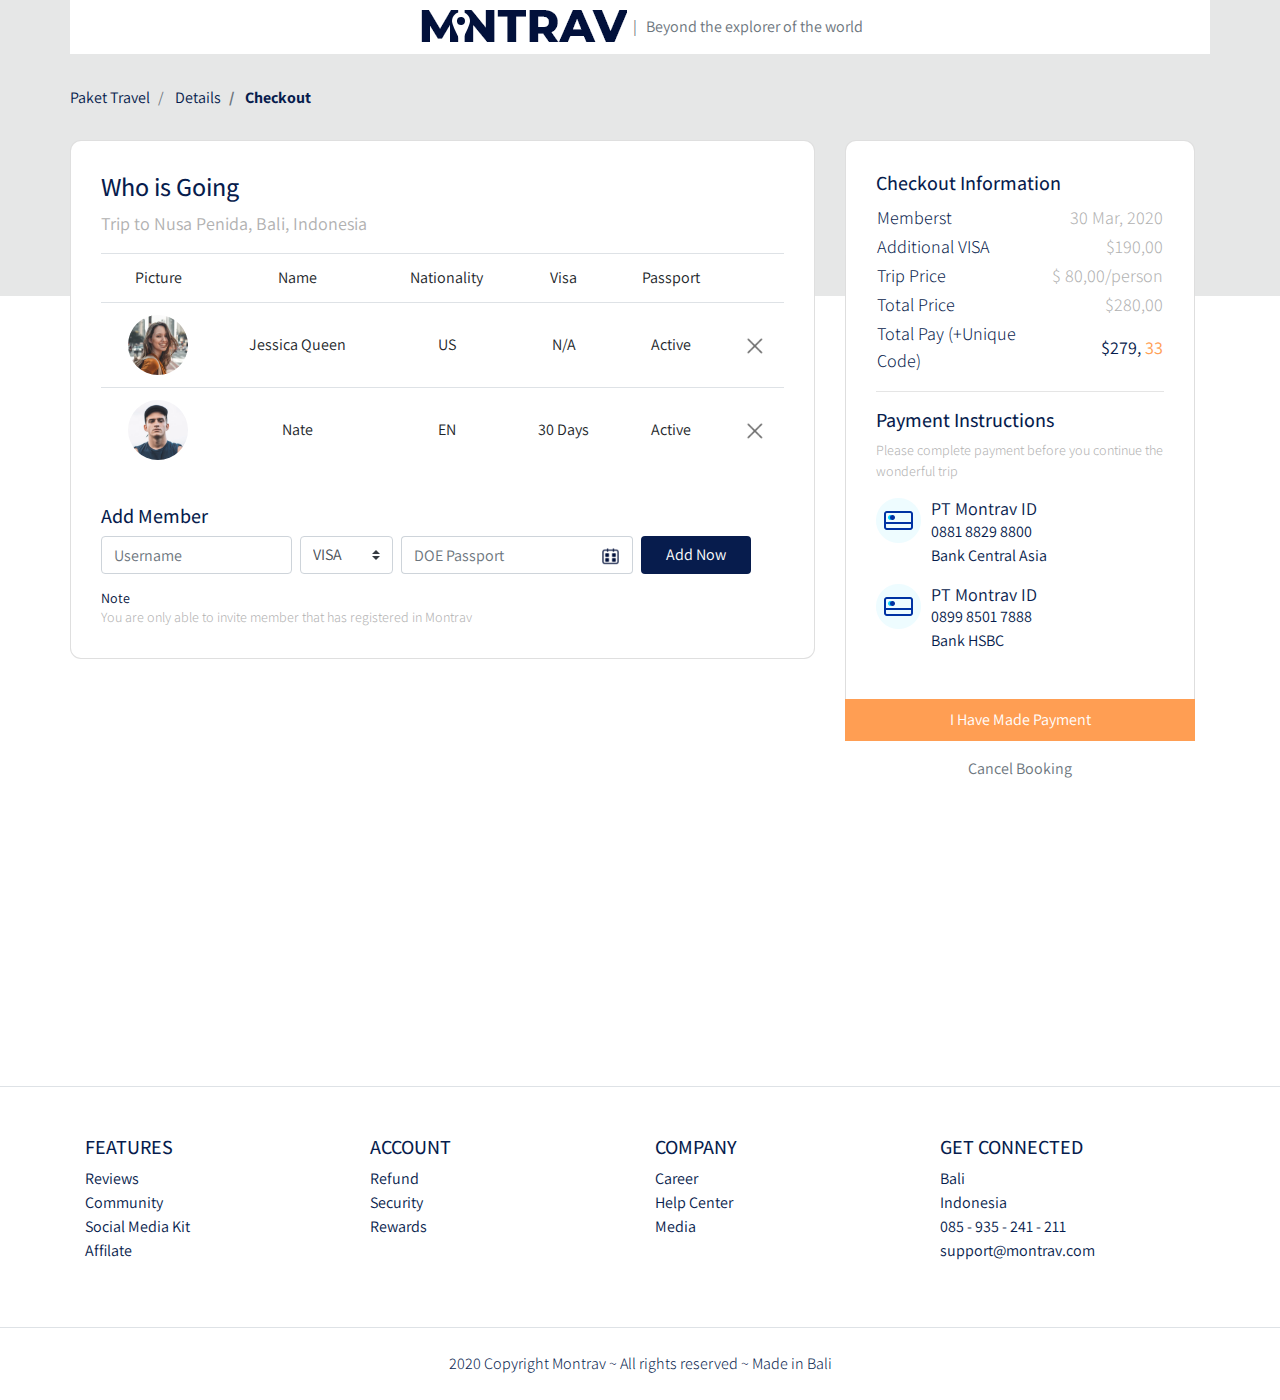
==== commit fffcc697: "Finnis" ====
--- a/checkout.html
+++ b/checkout.html
@@ -161,67 +161,88 @@
             </div>
             <div class="col-lg-4">
               <div class="card card-details card-right">
-                <h2>Members are going</h2>
-                <div class="members my-2">
-                  <img
-                    src="/frontend/images/member-1.png"
-                    alt=""
-                    class="member-img mr-1"
-                  />
-                  <img
-                    src="/frontend/images/member-2.png"
-                    alt=""
-                    class="member-img mr-1"
-                  />
-                  <img
-                    src="/frontend/images/member-3.png"
-                    alt=""
-                    class="member-img mr-1"
-                  />
-                  <img
-                    src="/frontend/images/member-4.png"
-                    alt=""
-                    class="member-img mr-1"
-                  />
-                  <img
-                    src="/frontend/images/member++.png"
-                    alt=""
-                    class="member-img mr-1"
-                  />
-                </div>
-                <hr />
-                <h2>Trip Informations</h2>
+                <h2>Checkout Information</h2>
                 <table class="trip-informations">
                   <tr>
-                    <th width="50%">Featured Event</th>
+                    <th width="50%">Memberst</th>
                     <td width="50%" class="text-right">
                       30 Mar, 2020
                     </td>
                   </tr>
                   <tr>
-                    <th width="50%">Duration</th>
+                    <th width="50%">Additional VISA</th>
                     <td width="50%" class="text-right">
-                      4D 3N
-                    </td>
-                  </tr>
-                  <tr>
-                    <th width="50%">Type</th>
+                      $190,00
+                    </td>
+                  </tr>
+                  <tr>
+                    <th width="50%">Trip Price</th>
                     <td width="50%" class="text-right">
-                      Open Trip
-                    </td>
-                  </tr>
-                  <tr>
-                    <th width="50%">Price</th>
+                      $ 80,00/person
+                    </td>
+                  </tr>
+                  <tr>
+                    <th width="50%">Total Price</th>
                     <td width="50%" class="text-right">
-                      $80,00 / Person
+                      $280,00
+                    </td>
+                  </tr>
+                  <tr>
+                    <th width="50%">Total Pay (+Unique Code)</th>
+                    <td width="50%" class="text-right text-total">
+                      <span class="text-blue">$279,</span>
+                      <span class="text-orange">33</span>
                     </td>
                   </tr>
                 </table>
+
+                <hr />
+                <h2>Payment Instructions</h2>
+                <p class="payment-instructions">
+                  Please complete payment before you continue the wonderful trip
+                </p>
+                <div class="bank">
+                  <div class="bank-item pb-3">
+                    <img
+                      src="frontend/images/ic_bank.png"
+                      alt=""
+                      class="bank-image"
+                    />
+                    <div class="description">
+                      <h3>PT Montrav ID</h3>
+                      <p>
+                        0881 8829 8800
+                        <br />
+                        Bank Central Asia
+                      </p>
+                    </div>
+                    <div class="clearfix"></div>
+                  </div>
+                  <div class="bank-item pb-3">
+                    <img
+                      src="frontend/images/ic_bank.png"
+                      alt=""
+                      class="bank-image"
+                    />
+                    <div class="description">
+                      <h3>PT Montrav ID</h3>
+                      <p>
+                        0899 8501 7888
+                        <br />
+                        Bank HSBC
+                      </p>
+                    </div>
+                    <div class="clearfix"></div>
+                  </div>
+                </div>
               </div>
               <div class="join-container">
                 <a href="#" class="btn btn-block btn-join-now mt-3 py-2">
-                  Join Now
+                  I Have Made Payment
                 </a>
+              </div>
+              <div class="text-center mt-3">
+                <a href="index.html" class="text-muted">Cancel Booking</a>
               </div>
             </div>
           </div>
--- a/frontend/styles/main.css
+++ b/frontend/styles/main.css
@@ -253,6 +253,7 @@
 .details .section-details-content {
   min-height: 100vh;
   margin-top: -210px;
+  margin-bottom: 100px;
 }
 
 .details .section-details-content .breadcrumb {
@@ -296,8 +297,42 @@
   color: #b1b1b1;
 }
 
+.details .card-details .payment-instructions {
+  font-weight: 300;
+  font-size: 14px;
+  color: #b1b1b1;
+}
+
+.details .card-details .bank .bank-item h3 {
+  font-size: 18px;
+  color: #071c4d;
+  margin-bottom: 0;
+}
+
+.details .card-details .bank .bank-item p {
+  margin-bottom: 0;
+}
+
+.details .card-details .bank .bank-item .description {
+  margin-left: 10px;
+  overflow: hidden;
+  float: left;
+}
+
+.details .card-details .bank .bank-item .description p {
+  font-weight: normal;
+  font-size: 16px;
+  color: #071c4d;
+}
+
+.details .card-details .bank .bank-image {
+  width: 45px;
+  height: 45px;
+  float: left;
+}
+
 .details .card-details h3 {
-  font-weight: 600;
+  font-weight: normal;
   font-size: 14px;
   color: #02113b;
 }
@@ -324,6 +359,16 @@
 .details .card-details .btn-add-now:hover {
   background-color: #1b2d5e;
   color: #fff;
+}
+
+.details .card-details .text-blue {
+  color: #071c4d;
+  font-weight: normal;
+}
+
+.details .card-details .text-orange {
+  color: #ff9e53;
+  font-weight: normal;
 }
 
 .details .card-right {
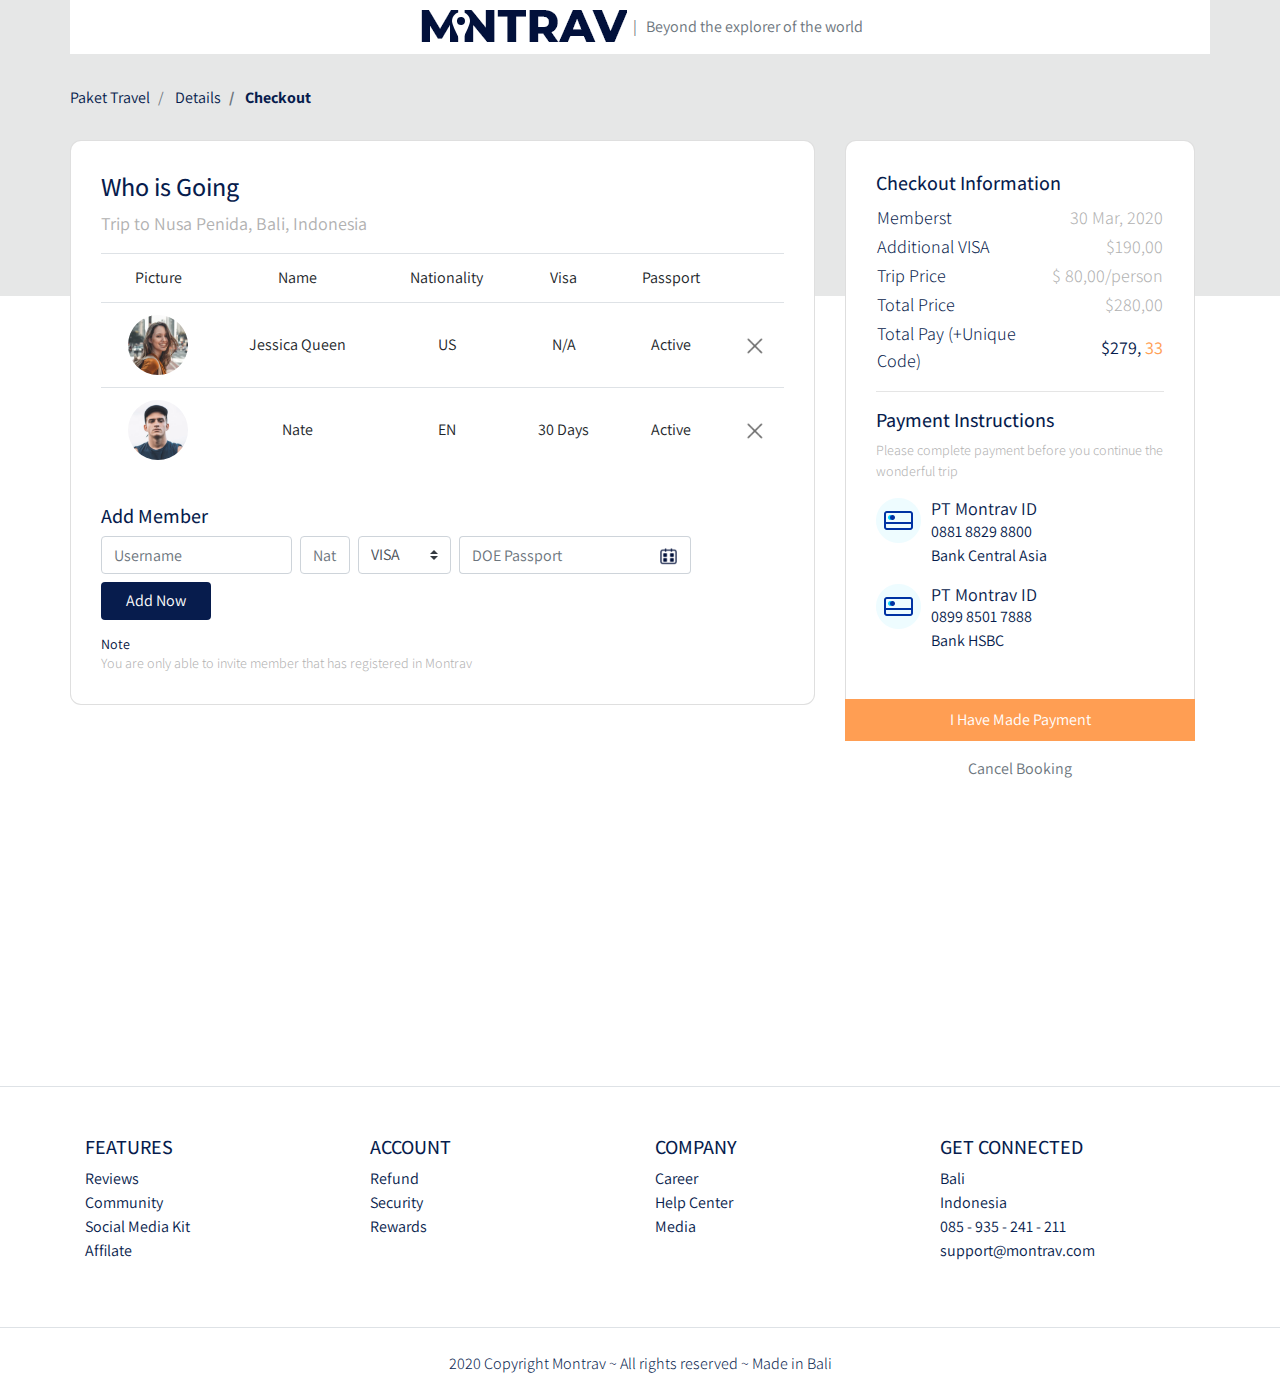
==== commit 02a55833: "Commit" ====
--- a/checkout.html
+++ b/checkout.html
@@ -124,6 +124,17 @@
                       id="inputUsername"
                       placeholder="Username"
                     />
+                    <label for="inputNationality" class="sr-only"
+                      >Nationality</label
+                    >
+                    <input
+                      type="text"
+                      name="inputNationality"
+                      class="form-control mb-2 mr-sm-2"
+                      id="inputNationality"
+                      style="width: 50px;"
+                      placeholder="Nationality"
+                    />
                     <label for="inputVisa" class="sr-only">Visa</label>
                     <select
                       name="inputVisa"
@@ -237,12 +248,15 @@
                 </div>
               </div>
               <div class="join-container">
-                <a href="#" class="btn btn-block btn-join-now mt-3 py-2">
+                <a
+                  href="success.html"
+                  class="btn btn-block btn-join-now mt-3 py-2"
+                >
                   I Have Made Payment
                 </a>
               </div>
               <div class="text-center mt-3">
-                <a href="index.html" class="text-muted">Cancel Booking</a>
+                <a href="details.html" class="text-muted">Cancel Booking</a>
               </div>
             </div>
           </div>
@@ -305,26 +319,26 @@
       </div>
     </footer>
 
-    <script src="frontend/libraries/bootstrap/js/jquery-3.4.1.min.js"></script>
-    <script src="https://cdn.jsdelivr.net/npm/popper.js@1.16.0/dist/umd/popper.min.js"></script>
+    <script src="frontend/libraries/bootstrap/js/jquery.js"></script>
     <script src="frontend/libraries/bootstrap/js/bootstrap.js"></script>
     <script src="frontend/libraries/retina/retina.min.js"></script>
     <script src="frontend/libraries/xZoom/xzoom.min.js"></script>
     <script src="frontend/libraries/gijgo/js/gijgo.min.js"></script>
     <script>
-      $(document).ready(function() {
+      $(document).ready(function () {
         $(".xzoom, .xzoom-gallery").xzoom({
           zoomWidth: 300,
           title: false,
           tint: "#333",
-          xoffset: 15
+          xoffset: 15,
         });
 
         $(".datepicker").datepicker({
+          format: "yyyy-mm-dd",
           uiLibrary: "bootstrap4",
           icons: {
-            rightIcon: '<img src="frontend/images/Icon_doe.png">'
-          }
+            rightIcon: '<img src="frontend/images/Icon_doe.png">',
+          },
         });
       });
     </script>
--- a/frontend/styles/main.css
+++ b/frontend/styles/main.css
@@ -446,6 +446,33 @@
   color: #fff;
 }
 
+.section-success {
+  height: 90vh;
+}
+
+.section-success h1 {
+  font-weight: 600px;
+  font-size: 26px;
+  color: #071c4d;
+}
+
+.section-success p {
+  font-weight: normal;
+  font-size: 18px;
+  color: #b1b1b1;
+}
+
+.section-success .btn-home-page {
+  border-radius: 4px;
+  background-color: #071c4d;
+  color: #fff;
+}
+
+.section-success .btn-home-page:hover {
+  background-color: #1b2d5e;
+  color: #fff;
+}
+
 .section-footer a {
   color: #071c4d;
 }
